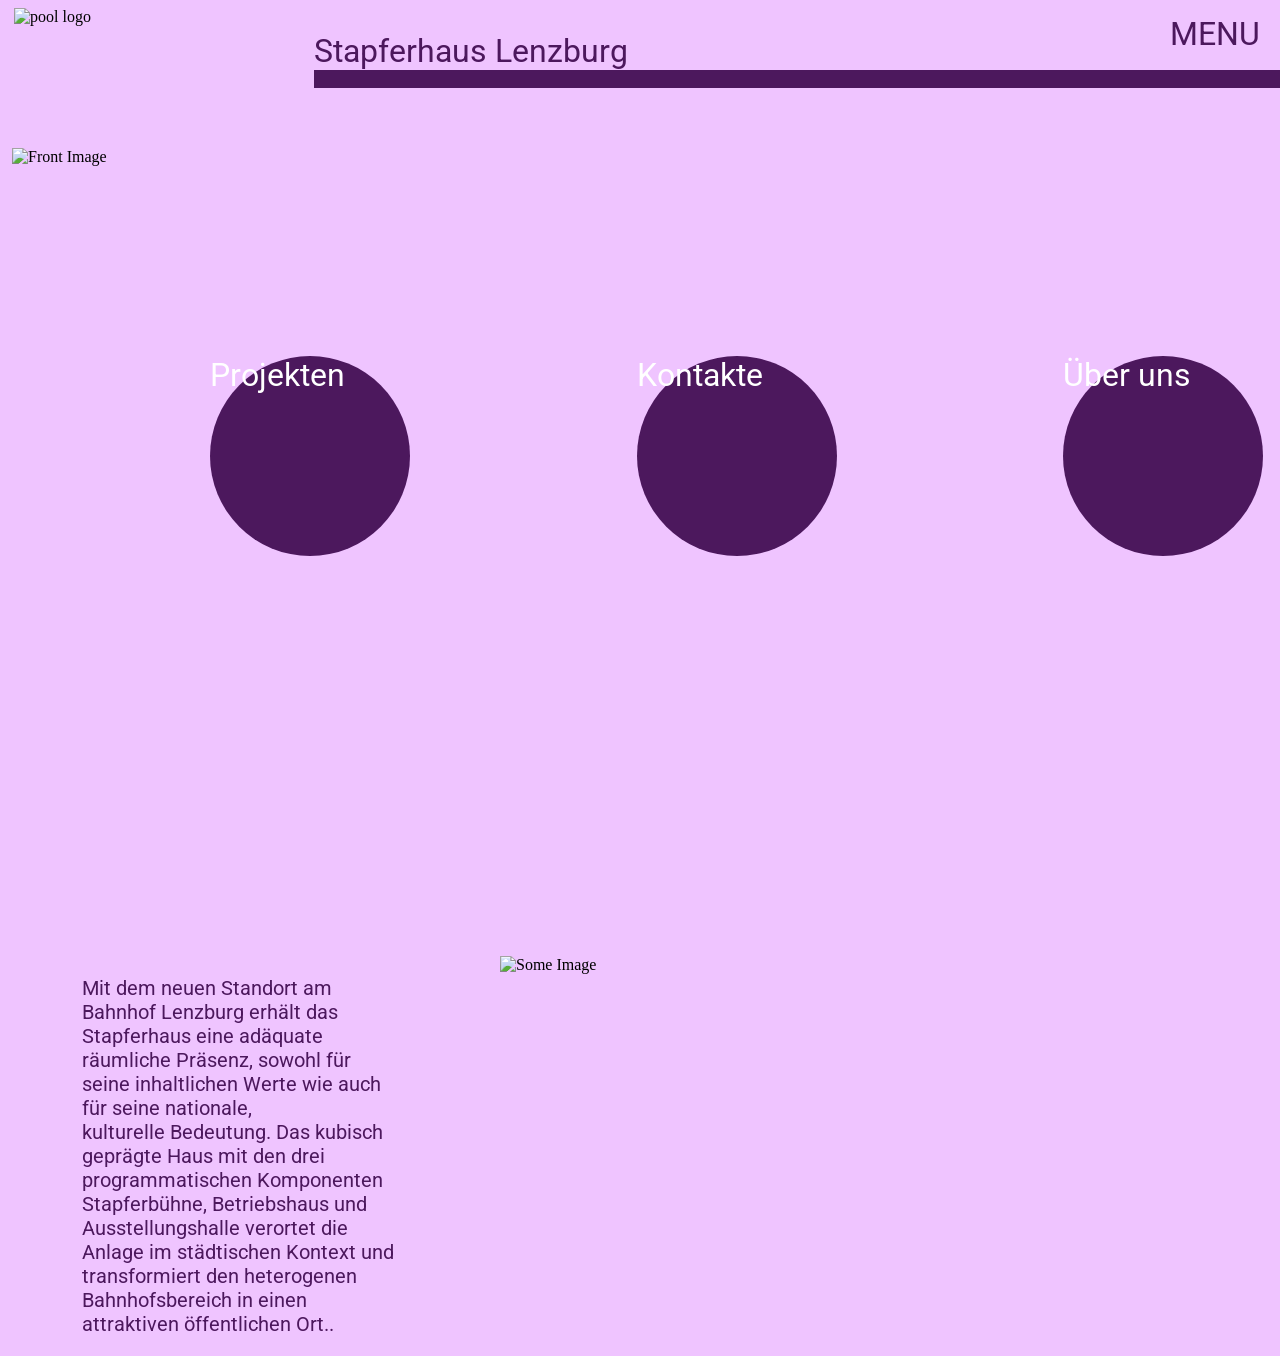
==== Structure.html @ b8c58149 "Add files via upload" ====
<!DOCTYPE html>
<html lang="en">
<head>
<link rel="preconnect" href="https://fonts.googleapis.com">
<link rel="preconnect" href="https://fonts.gstatic.com" crossorigin>
<link href="https://fonts.googleapis.com/css2?family=Roboto:ital,wght@0,100..900;1,100..900&display=swap" rel="stylesheet">
    <link rel="stylesheet" href="Style.css">
    <meta charset="UTF-8">
    <meta name="viewport" content="width=device-width, initial-scale=1.0">
    <title>Document</title>
</head>
<body>

      <div class="Stapferhaus">
                Stapferhaus
      </div>

    <header>
            <div class="logo">
                <img src="Images/pool.svg" alt="pool logo" srcset="">
            </div>
          
            <div class="horizontalLine">
                 
                
            </div>
            <div class="menuText">
                MENU
                
            </div>
               <div class="Stapferhaus">
                Stapferhaus Lenzburg
                </div>

            
            

    </header>

    
  
    <section class ="MainImage">
       <div>
        <img src="Images/0330_Stapferbuehne_Abend_gross.jpg" alt="Front Image" class="MainImage" style="width: 1080px; height: 720px;"/>
       </div>
       
    </section>

    <div class="Circles">   
        <div class="Item1">
            Projekten
        </div>
        <div class="Item1">
            Kontakte
        </div>
        <div class="Item1">
            Über uns
        </div>


    </div>

    <div class="text1">
        <p>Mit dem neuen Standort am Bahnhof Lenzburg erhält das Stapferhaus 
           eine adäquate räumliche Präsenz, sowohl für seine inhaltlichen Werte wie auch für seine nationale, kulturelle Bedeutung.
           Das kubisch geprägte Haus mit den
           drei programmatischen Komponenten Stapferbühne, Betriebshaus
           und Ausstellungshalle verortet die Anlage im städtischen Kontext und transformiert den heterogenen Bahnhofsbereich in einen attraktiven öffentlichen Ort..
        </p>
    </div>

    <div class="images1">
        <img src="Images/0330_OG_Ausstellung_gross.jpg" alt="Some Image" style="width: 917px; height: 612px;">
    </div>
</body>
</html>
---- Style.css ----
body {
    margin: 0;
    padding: 0;
    background-color: rgb(239, 196, 255);
}

header{

    display: grid;
    position: fixed;
    grid-template-columns: 1fr 100px 100px 100px;
    grid-template-rows: 80px;
    width: 100%;
    z-index: 5;
    background-color: rgb(239, 196, 255);
    top: 0;
    left: 0;

    
}

.logo{

    top: 8px;
    left: 14px;
    grid-column: 1/2;
    grid-row: 1/1;
    position: relative;
    
    
    background-size: 1000px 2000px;
    z-index: 10;
    
}

.logo{

    max-width:286px;
    position: relative;
}

.MainImage{
 
   top: 55px;
   left: 6px;
   position: relative;
   
   

   
  
   
    
}

.TitleImage{
    width: 100%;
    
}
.menuText{
    top:15px;
    position: relative;
    font-family: 'Roboto';
    font-style: light;
    font-size: 32px;
    text-align: right;
    left: 180px;

    color: rgb(76, 24, 93);

 

}

.Stapferhaus{

    font-family: 'Roboto';
    top: 32px;
    position: relative;
    font-size: 32px;
    text-align: left;
    color: rgb(76, 24, 93);
    

    grid-column: 1/2;
    grid-row: 1/1;
    left: 314px;
       
}



.horizontalLine{
    width: 2000px;
    height: 18px;
    background-color:rgb(76, 24, 93);
    margin-top: 70px;
    margin-bottom: 0px;
    margin-left: 314px;
    
    position: absolute;
    
  
}

.Circles{

    
    font-family: 'Roboto';
    font-size: 32px;

    display: grid;
    grid: 150px / auto auto auto;
   
    
    
    top: 300px;
    left: 210px;

    position: relative;
    color: white;
   
}
.Item1{
    position: center;
    border-radius: 50%;
    background-color: rgb(76, 24, 93);
    width: 200px;
    height: 200px;
    
    
}

.text1{

    font-family: 'Roboto';

    position: relative;
    float: left;
    width: 25%;
    font-size: 20px;
    color: rgb(76, 24, 93);

    left: 82px;
    top: 750px;
}

.images1{
  position: relative;
  float: left;
  
  top: 750px;
  left: 180px;
  
}
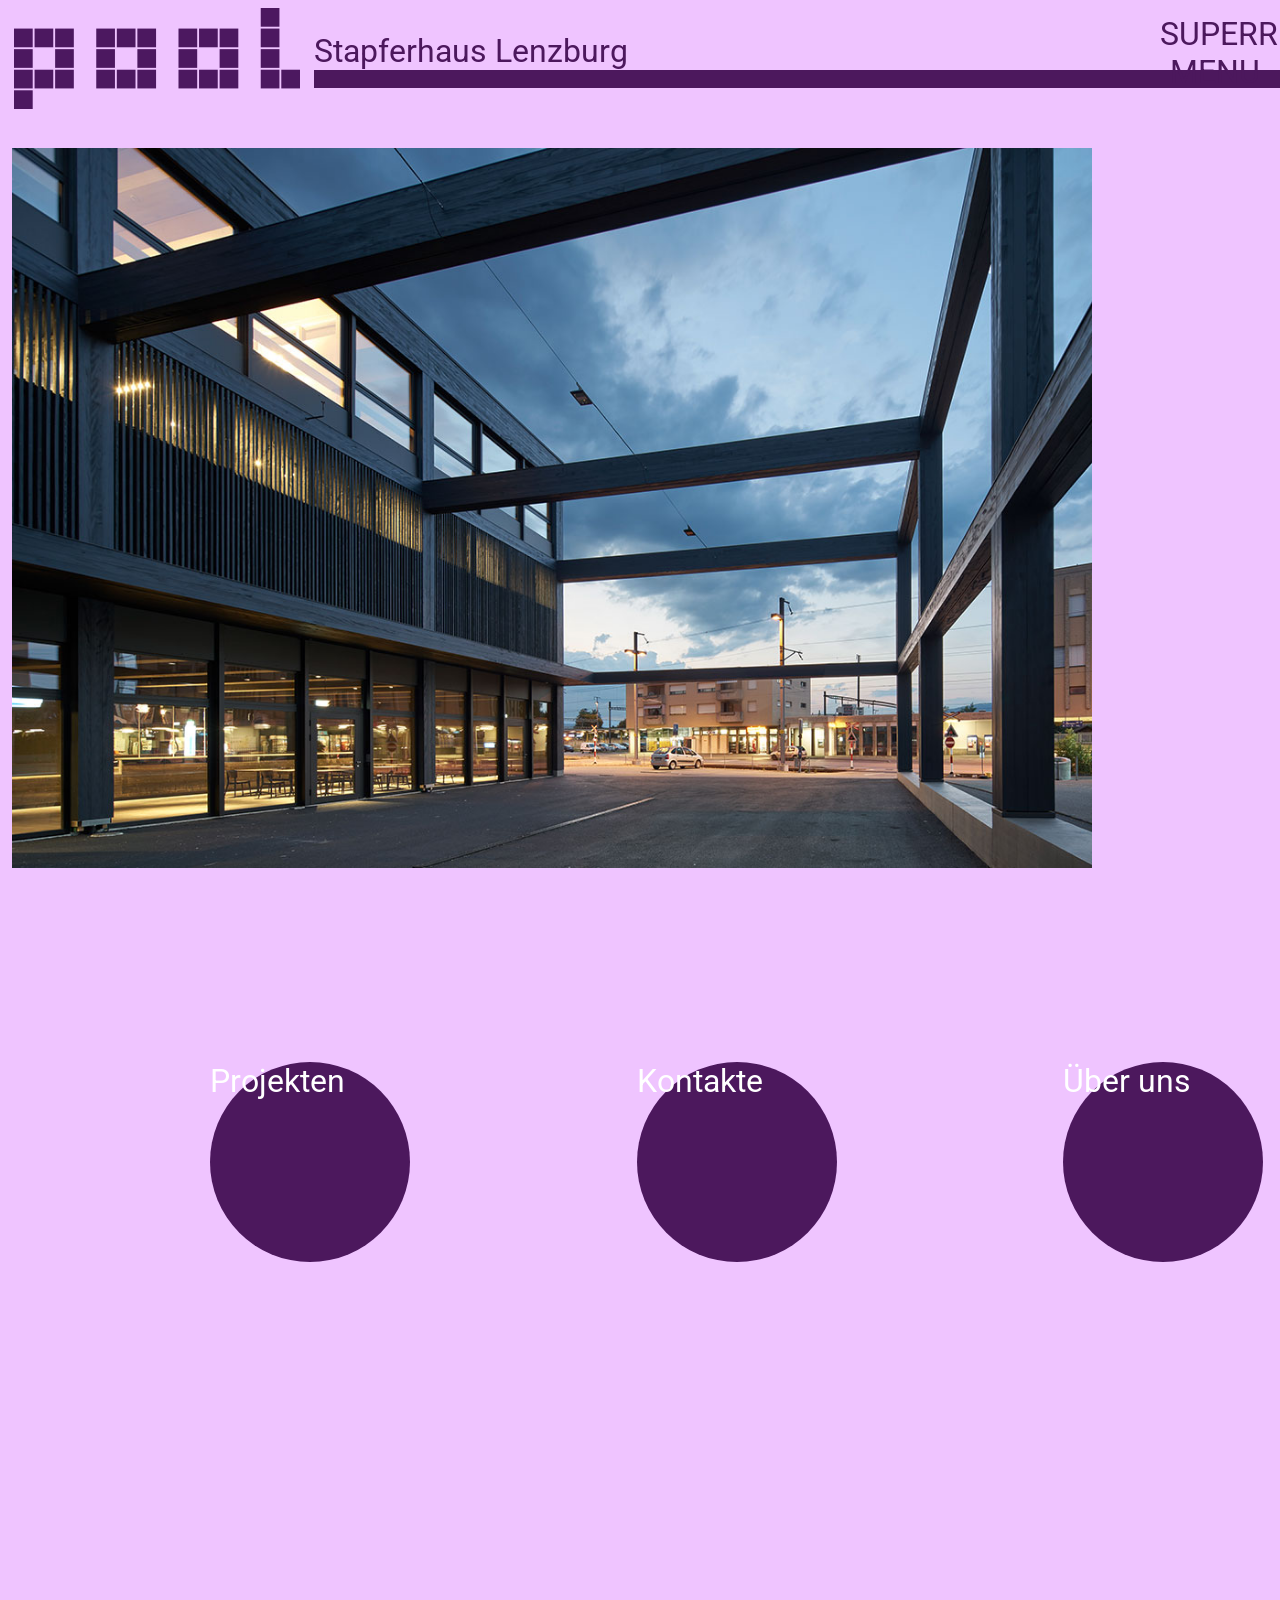
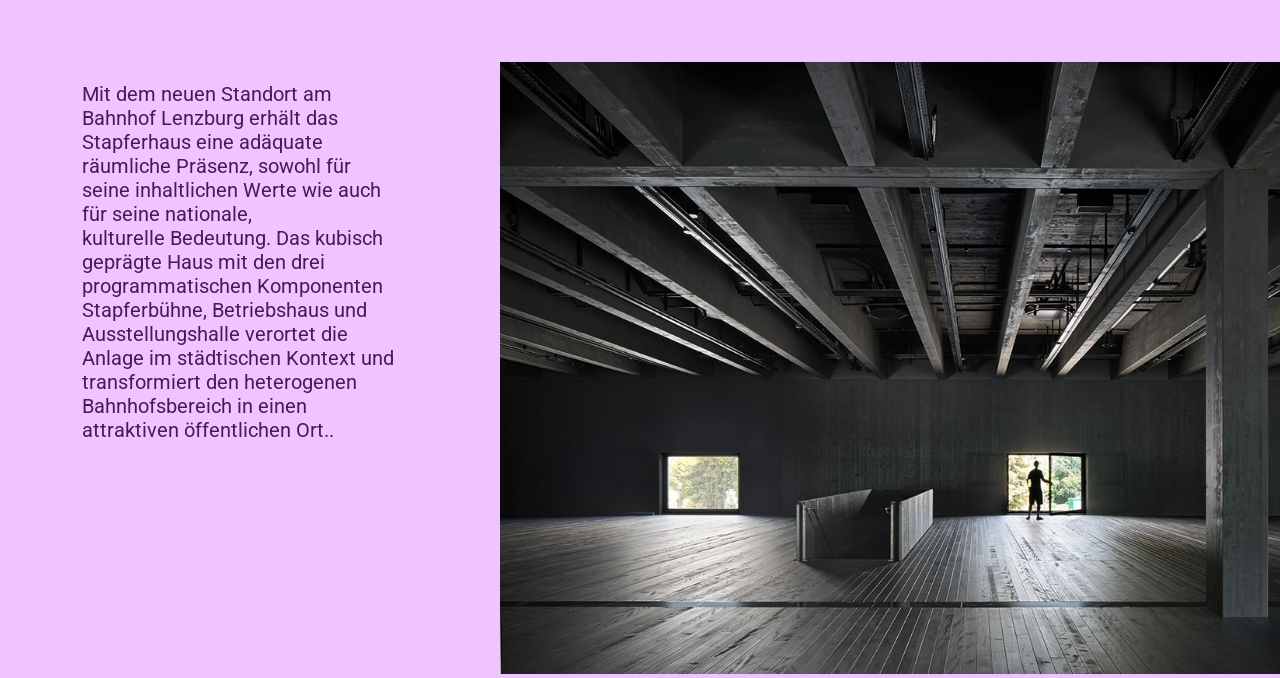
==== commit 3b8d270d: "super menu" ====
--- a/Structure.html
+++ b/Structure.html
@@ -25,7 +25,7 @@
                 
             </div>
             <div class="menuText">
-                MENU
+                SUPERRR MENU
                 
             </div>
                <div class="Stapferhaus">
